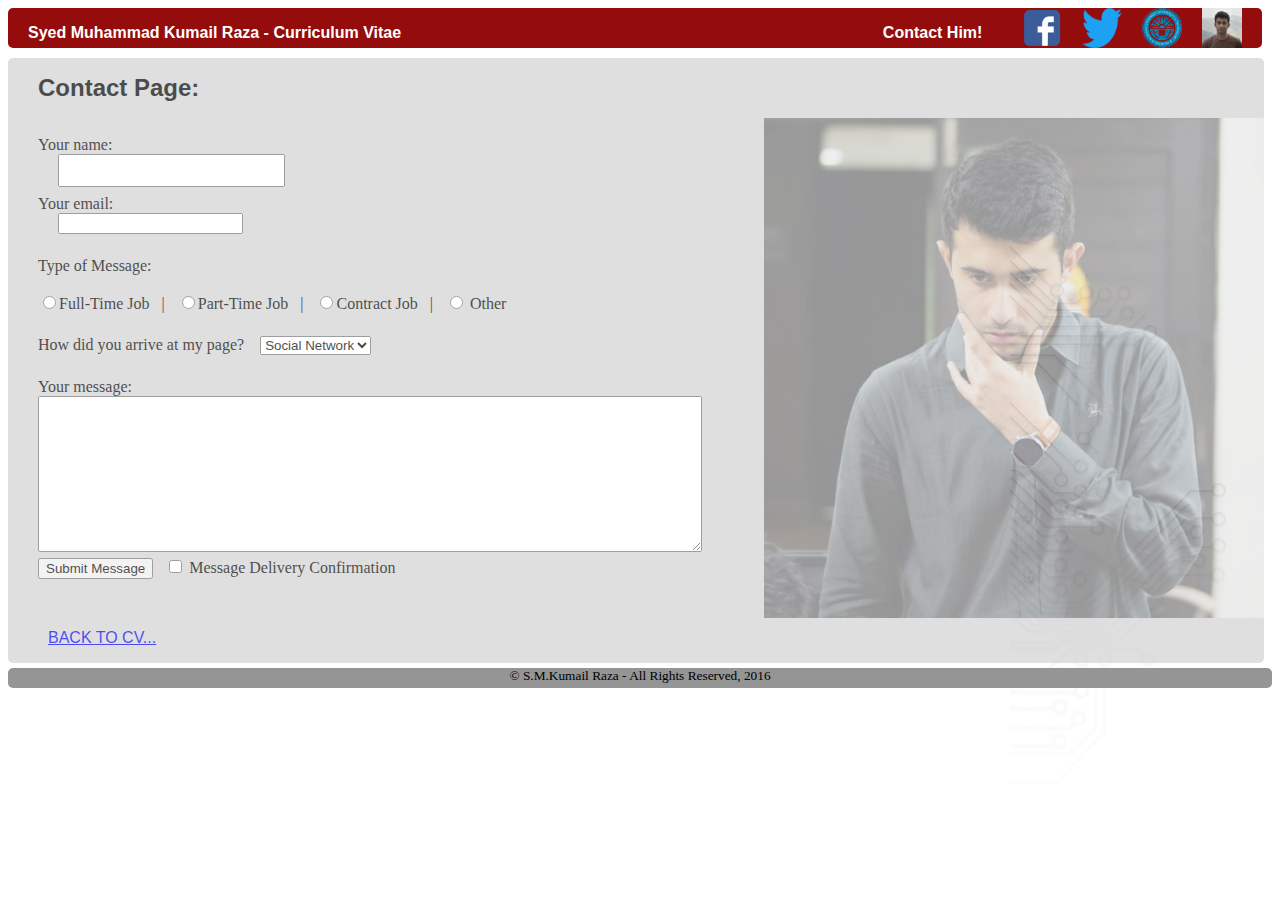
==== contact.html @ 12b0e60d "Rudimentary CV" ====
<html>
	<head>
		<link type="text/css" rel="stylesheet" href="style.css"/>
		<title>Kumail Raza CV</title>
	</head>
	<body>
	<div id="header">
		<a href="dp1.jpg">
		<img src="dp1.jpg" alt="Smiley face" height="40" width="40">
  		</a>
		<a href="mailto:14beseskumailraza@seecs.edu.pk">
		  <img src="NUST.png" alt="Smiley face" height="40" width="40">
		</a>
		<a href="https://twitter.com/skrk007">
		  <img src="twitter.png" alt="Smiley face" height="40" width="40">
		</a>
		<a href="https://fb.com/skrk007">
		  <img src="facebook.png" alt="Smiley face" height="40" width="40">
		</a>
		<p id="name">Syed Muhammad Kumail Raza - Curriculum Vitae</p>
		<a href="contact.html" target="_blank"><p id="Contact">Contact Him!</p></a>
	</div>
    <div class="left"></div>
    <div class="right">
	     <h1>Contact Page:</h1>
	     <div id="candid">
		 	<img src="candid.jpg" height="500" width="500">
	     </div>
	     
	    <form id="contact_form" action="#" method="POST" enctype="multipart/form-data">
		 	<div class="row"><br/>
			 	<label for="name">Your name:</label><br />
			 	<input id="name" class="input" name="name" type="text" value="" rows="3" cols="10" /><br />
			</div>
			<div class="row"><br />
				<label for="email">Your email:</label><br />
				&nbsp&nbsp&nbsp&nbsp&nbsp<input id="email" class="input" name="email" type="text" value="" rows="3" cols="10" /><br />
			</div>
			<div class="row"><br />
				<label for="type_message">Type of Message: </label><br/><br/>
				<input id="type_message" class="input" name="type" type="radio" value="Full-Time Job"/>Full-Time Job &nbsp&nbsp|&nbsp&nbsp
				<input type="radio" value="Part Time Job"/>Part-Time Job &nbsp&nbsp|&nbsp&nbsp
				<input type="radio" value="Contract Job"/>Contract Job  &nbsp&nbsp|&nbsp&nbsp
				<input type="radio" value="Other" /> Other <br/>
			</div>
			<div class="row"><br/>
				<label for="Arrive_Page">How did you arrive at my page? </label>&nbsp&nbsp 
				<select>
					<option value="Social Networks">Social Network</option>
					<option value="SE">Search Engine</option>
					<option value="email">Email Referral</option>
					<option value="Ad">Printed Ad</option>
					<option value="Other">Other</option>
				</select>
  			</div><br/>
	
			<div class="row">
				<label for="message">Your message:</label><br />
				<textarea id="message" class="input" name="message" rows="10" cols="80"></textarea><br />
			</div>
			<input id="submit_button" type="submit" value="Submit Message" />&nbsp&nbsp
			<input id="delivery" class="input" type="checkbox" value="Delivery Confirmation">&nbspMessage Delivery Confirmation 
		</form>	<br/>
		<a href="main.html"><p>BACK TO CV...</p></a>
    </div>
     <footer>
     	<div id="footer"><small>&copy S.M.Kumail Raza - All Rights Reserved, 2016</small></div>
     </footer>
    </body>
</html>
---- style.css ----
div
{
    border-radius: 5px;
    margin-bottom: 5px;
}
body{
	background-image: url("backdrop.png");
	background-repeat: repeat-y;
	background-position: right top;
	
}
li {
	line-height: 200%;
	font-family: sans-serif;
}
h1{
	font-family: sans-serif;
	color: black;
	font-size: x-large;
	font-weight: bolder;
	text-align: left;
}

#header
{
    position: fixed;
    z-index: 1;
    height:40px;
    width: 98%;
    background-color:#950c0c;
    margin-bottom: 10px;
}
#header a{
	float: right;
	margin-right: 20px;
	font-weight: bold;
}
#header a:hover{
	background-color: #dea62a;
}


#name {
    float:left;
	margin-left: 20px;
	padding-bottom: 10px;
	font-size: 16px;
	font-family: Verdana ,sans-serif;
	color: #ffffff;
	font-weight: bold;
}

#contact{
    float:right;
    margin-right: 20px;
	padding-bottom: 10px;
	font-size: 16px;
	font-family: Verdana, sans-serif;
	color: #ffffff;
}

a:hover {
    font-weight: bold;
    font-style: oblique;

}
#candid{
	float: right;
	opacity: 0.5;
    filter: alpha(opacity=50);
}
#candid:hover{
	opacity: 1.0;
    filter: alpha(opacity=50);
}
.right
{
    float: left;
    margin-top: 50px;
    padding-left:30px;
    margin-right: -10px;
    /*margin-left: 14%;*/
    height: auto;
    width: 97%;
    background-color: #d2d2d2;
    /*background-image: url("backdrop.png");*/
    image-rendering: crisp-edges;
 	background-repeat: repeat-y;
 	opacity: 0.7;
 	filter: alpha(opacity=50);
 	background-position: right top;   
    }
    
#footer
{
    height:20px;
    clear:both;
    position: relative;
    background-color: #959595;
    text-align: center;
}
    
h2,h3
{
	font-family: monospace;
	font-size: larger;
    text-decoration: underline;
 	color: #9e1111   
}
h5{
	font-family: monospace;
	font-size: large;
    text-decoration: underline;
 	color: #9e1111 
}
p {
	font-family: sans-serif;
	margin-left: 10px;
}

#job-responsibilities
{
    padding: 1px;
    }
.job-title
{
    font-weight: bold;
    }
table
{
    border: 1px dashed black;
    color: #a01f1f
    }
td
{
    padding: 2px;
    border: 1px solid #E88741;
    text-align: center;
    }

#course-name
{
    font-weight:bold;
    }

#company-name
{
    height:2px;
    text-decoration:underline;
    }
#job-title
{
    height: 5px;
    }
.job-duration
{
    float:right;
    }
#heading
{
    font-weight:bold;
    }
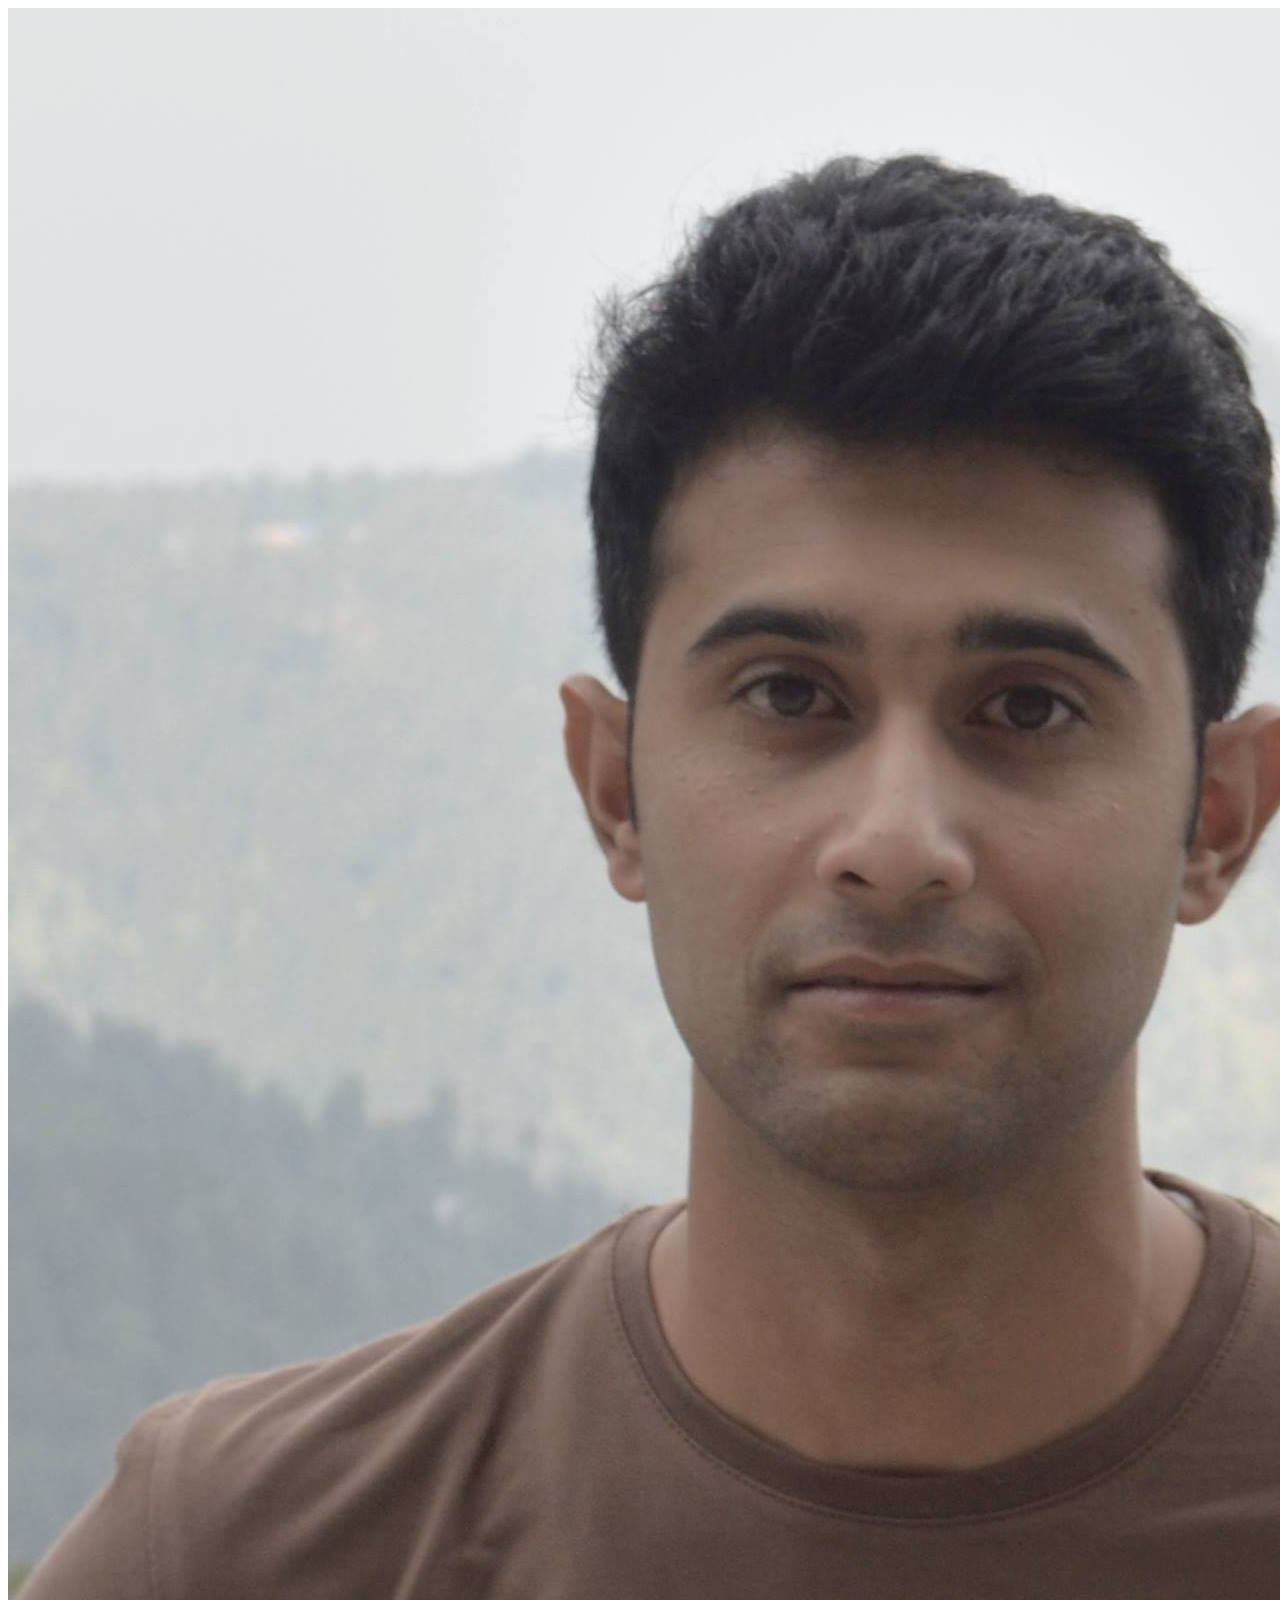
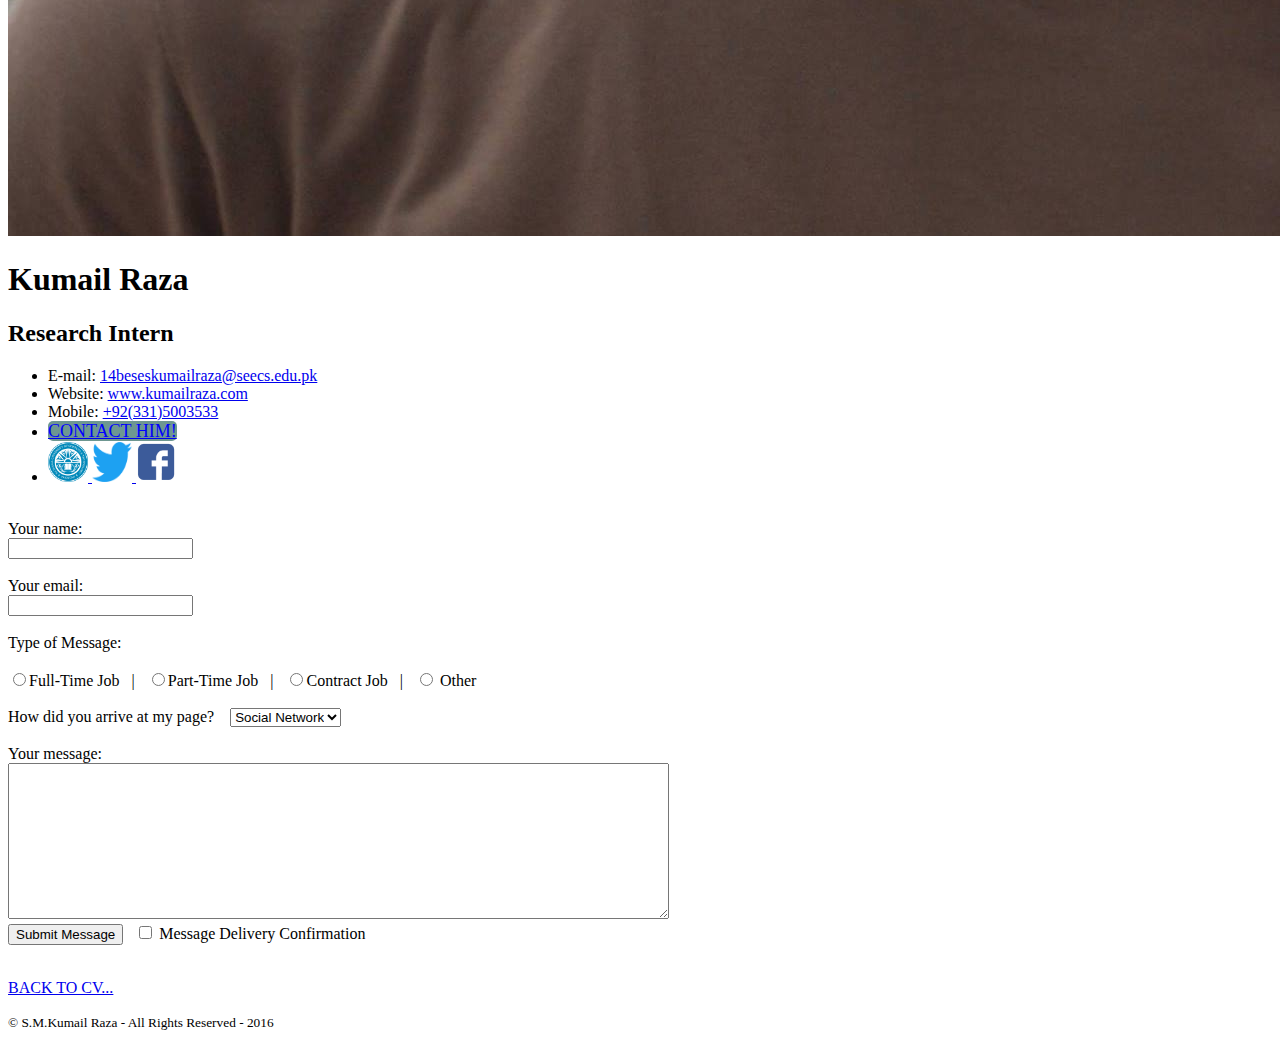
==== commit 0505b055: "Add files via upload" ====
--- a/contact.html
+++ b/contact.html
@@ -1,72 +1,109 @@
+<!DOCTYPE html>
 <html>
-	<head>
-		<link type="text/css" rel="stylesheet" href="style.css"/>
-		<title>Kumail Raza CV</title>
-	</head>
-	<body>
-	<div id="header">
-		<a href="dp1.jpg">
-		<img src="dp1.jpg" alt="Smiley face" height="40" width="40">
-  		</a>
-		<a href="mailto:14beseskumailraza@seecs.edu.pk">
-		  <img src="NUST.png" alt="Smiley face" height="40" width="40">
-		</a>
-		<a href="https://twitter.com/skrk007">
-		  <img src="twitter.png" alt="Smiley face" height="40" width="40">
-		</a>
-		<a href="https://fb.com/skrk007">
-		  <img src="facebook.png" alt="Smiley face" height="40" width="40">
-		</a>
-		<p id="name">Syed Muhammad Kumail Raza - Curriculum Vitae</p>
-		<a href="contact.html" target="_blank"><p id="Contact">Contact Him!</p></a>
+<head>
+<title>Kumail Raza - Curriculum Vitae</title>
+
+<meta name="viewport" content="width=device-width"/>
+<meta name="description" content="The Curriculum Vitae of Kumail Raza."/>
+<meta charset="UTF-8"> 
+
+<link type="text/css" rel="stylesheet" href="style.css">
+<link href='http://fonts.googleapis.com/css?family=Rokkitt:400,700|Lato:400,300' rel='stylesheet' type='text/css'>
+
+<!--[if lt IE 9]>
+<script src="//html5shiv.googlecode.com/svn/trunk/html5.js"></script>
+<![endif]-->
+</head>
+<body id="top">
+<div id="cv" class="instaFade">
+	<div class="mainDetails">
+		<div id="headshot" class="quickFade">
+			<img src="dp1.jpg" alt="Kumail Raza DP" />
+		</div>
+		
+		<div id="name">
+			<h1 class="quickFade delayTwo">Kumail Raza</h1>
+			<h2 class="quickFade delayThree">Research Intern</h2>
+		</div>
+		
+		<div id="contactDetails" class="quickFade delayFour">
+			<ul>
+				<li>E-mail: <a href="mailto:14beseskumailraza@seecs.edu.pk" target="_blank">14beseskumailraza@seecs.edu.pk</a></li>
+				<li>Website: <a href="http://www.kumailraza.com">www.kumailraza.com</a></li>
+				<li>Mobile: <a href="tel:+923315003533">+92(331)5003533</a></li>
+				<li><a class="login" href="contact.html"><span style="color: blue; font-size: large; background-color: #6e9791; border-radius: 5px;">CONTACT HIM!</span></a></li>
+				<li><a href="mailto:14beseskumailraza@seecs.edu.pk">
+				<img src="NUST.png" alt="Smiley face" height="40" width="40">
+				</a>
+				<a href="https://twitter.com/skrk007">
+				<img src="twitter.png" alt="Smiley face" height="40" width="40">
+				</a>
+				<a href="https://fb.com/skrk007">
+				<img src="facebook.png" alt="Smiley face" height="40" width="40">
+	  			</a></li>
+			</ul>
+		</div>
+		<div class="clear"></div>
 	</div>
-    <div class="left"></div>
-    <div class="right">
-	     <h1>Contact Page:</h1>
-	     <div id="candid">
-		 	<img src="candid.jpg" height="500" width="500">
-	     </div>
-	     
-	    <form id="contact_form" action="#" method="POST" enctype="multipart/form-data">
-		 	<div class="row"><br/>
-			 	<label for="name">Your name:</label><br />
-			 	<input id="name" class="input" name="name" type="text" value="" rows="3" cols="10" /><br />
-			</div>
-			<div class="row"><br />
-				<label for="email">Your email:</label><br />
-				&nbsp&nbsp&nbsp&nbsp&nbsp<input id="email" class="input" name="email" type="text" value="" rows="3" cols="10" /><br />
-			</div>
-			<div class="row"><br />
-				<label for="type_message">Type of Message: </label><br/><br/>
-				<input id="type_message" class="input" name="type" type="radio" value="Full-Time Job"/>Full-Time Job &nbsp&nbsp|&nbsp&nbsp
-				<input type="radio" value="Part Time Job"/>Part-Time Job &nbsp&nbsp|&nbsp&nbsp
-				<input type="radio" value="Contract Job"/>Contract Job  &nbsp&nbsp|&nbsp&nbsp
-				<input type="radio" value="Other" /> Other <br/>
-			</div>
-			<div class="row"><br/>
-				<label for="Arrive_Page">How did you arrive at my page? </label>&nbsp&nbsp 
-				<select>
-					<option value="Social Networks">Social Network</option>
-					<option value="SE">Search Engine</option>
-					<option value="email">Email Referral</option>
-					<option value="Ad">Printed Ad</option>
-					<option value="Other">Other</option>
-				</select>
-  			</div><br/>
 	
-			<div class="row">
-				<label for="message">Your message:</label><br />
-				<textarea id="message" class="input" name="message" rows="10" cols="80"></textarea><br />
-			</div>
-			<input id="submit_button" type="submit" value="Submit Message" />&nbsp&nbsp
-			<input id="delivery" class="input" type="checkbox" value="Delivery Confirmation">&nbspMessage Delivery Confirmation 
-		</form>	<br/>
-		<a href="main.html"><p>BACK TO CV...</p></a>
-    </div>
-     <footer>
-     	<div id="footer"><small>&copy S.M.Kumail Raza - All Rights Reserved, 2016</small></div>
-     </footer>
-    </body>
-</html>
-
-
+	<div id="mainArea" class="quickFade delayFive">
+		<section>
+			<article>
+				<div class="sectionContentForm">
+						<form id="contact_form" action="#" method="POST" enctype="multipart/form-data">
+				 	<div class="row"><br/>
+					 	<label for="name">Your name:</label><br />
+					 	<input id="name" class="input" name="name" type="text" value="" rows="3" cols="10" /><br />
+					</div>
+					<div class="row"><br />
+						<label for="email">Your email:</label><br />
+						<input id="email" class="input" name="email" type="text" value="" rows="3" cols="10" /><br />
+					</div>
+					<div class="row"><br />
+						<label for="type_message">Type of Message: </label><br/><br/>
+						<input id="type_message" class="input" name="type" type="radio" value="Full-Time Job"/>Full-Time Job &nbsp&nbsp|&nbsp&nbsp
+						<input type="radio" value="Part Time Job"/>Part-Time Job &nbsp&nbsp|&nbsp&nbsp
+						<input type="radio" value="Contract Job"/>Contract Job  &nbsp&nbsp|&nbsp&nbsp
+						<input type="radio" value="Other" /> Other <br/>
+					</div>
+					<div class="row"><br/>
+						<label for="Arrive_Page">How did you arrive at my page? </label>&nbsp&nbsp 
+						<select>
+							<option value="Social Networks">Social Network</option>
+							<option value="SE">Search Engine</option>
+							<option value="email">Email Referral</option>
+							<option value="Ad">Printed Ad</option>
+							<option value="Other">Other</option>
+						</select>
+		  			</div><br/>
+			
+					<div class="row">
+						<label for="message">Your message:</label><br />
+						<textarea id="message" class="input" name="message" rows="10" cols="80"></textarea><br />
+					</div>
+					<input id="submit_button" type="submit" value="Submit Message" />&nbsp&nbsp
+					<input id="delivery" class="input" type="checkbox" value="Delivery Confirmation">&nbspMessage Delivery Confirmation 
+				</form>	<br/>
+				<a href="index.html"><p>BACK TO CV...</p></a>
+				</div>
+				
+			</article>
+			<div class="clear"></div>
+		</section>
+		
+	</div>
+</div>
+<script type="text/javascript">
+var gaJsHost = (("https:" == document.location.protocol) ? "https://ssl." : "http://www.");
+document.write(unescape("%3Cscript src='" + gaJsHost + "google-analytics.com/ga.js' type='text/javascript'%3E%3C/script%3E"));
+</script>
+<script type="text/javascript">
+var pageTracker = _gat._getTracker("UA-3753241-1");
+pageTracker._initData();
+pageTracker._trackPageview();
+</script>
+</body>
+<footer>
+     <div id="footer"><small> &copy S.M.Kumail Raza - All Rights Reserved - 2016 </small></div>
+</footer>
+</html>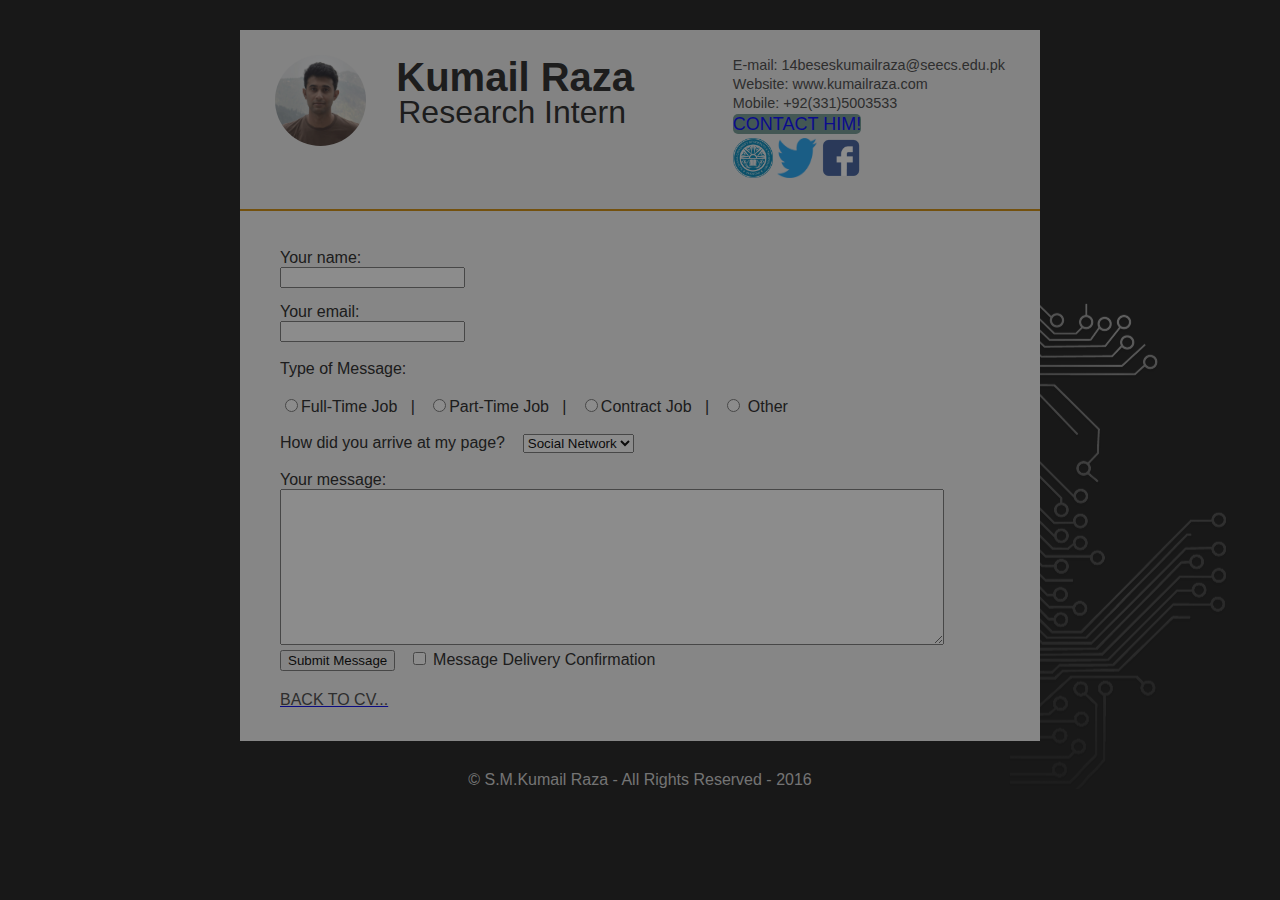
==== commit 46545740: "Update contact.html" ====
--- a/contact.html
+++ b/contact.html
@@ -8,7 +8,7 @@
 <meta charset="UTF-8"> 
 
 <link type="text/css" rel="stylesheet" href="style.css">
-<link href='http://fonts.googleapis.com/css?family=Rokkitt:400,700|Lato:400,300' rel='stylesheet' type='text/css'>
+<link href='http://fonts.googleapis.com/css?family=Alegreya Sans SC' rel='stylesheet'>
 
 <!--[if lt IE 9]>
 <script src="//html5shiv.googlecode.com/svn/trunk/html5.js"></script>
@@ -106,4 +106,4 @@
 <footer>
      <div id="footer"><small> &copy S.M.Kumail Raza - All Rights Reserved - 2016 </small></div>
 </footer>
-</html>+</html>
--- a/style.css
+++ b/style.css
@@ -0,0 +1,379 @@
+html,body,div,span,object,iframe,h1,h2,h3,h4,h5,h6,p,blockquote,pre,abbr,address,cite,code,del,dfn,em,img,ins,kbd,q,samp,small,strong,sub,sup,var,b,i,dl,dt,dd,ol,ul,li,fieldset,form,label,legend,table,caption,tbody,tfoot,thead,tr,th,td,article,aside,canvas,details,figcaption,figure,footer,header,hgroup,menu,nav,section,summary,time,mark,audio,video {
+border:0;
+font:inherit;
+font-size:100%;
+margin:0;
+padding:0;
+vertical-align:baseline;
+}
+
+article,aside,details,figcaption,figure,footer,header,hgroup,menu,nav,section {
+display:block;
+}
+
+html, body {background: #181818; font-family: 'Lato', helvetica, arial, sans-serif; font-size: 16px; color: #222;}
+
+.login {
+	display: block;
+}
+.clear {clear: both;}
+
+p {
+	font-size: 1em;
+	line-height: 1.4em;
+	margin-bottom: 20px;
+	color: #444;
+	text-align: justify;
+}
+
+body{
+	background-image: url("backdrop.png");
+	background-repeat: repeat-y;
+	background-position: right top;
+	opacity: 50%;
+	
+}
+
+#cv {
+	width: 90%;
+	max-width: 800px;
+	background: #f3f3f3;
+	margin: 30px auto;
+}
+
+.mainDetails {
+	padding: 25px 35px;
+	border-bottom: 2px solid #cf8a05;
+	background: #ededed;
+}
+
+#name h1 {
+	font-size: 2.5em;
+	font-weight: 700;
+	font-family:  sans-serif;
+	margin-bottom: -6px;
+}
+
+#name h2 {
+	font-size: 2em;
+	margin-left: 2px;
+	font-family:  sans-serif;
+}
+
+#mainArea {
+	padding: 0 40px;
+}
+
+#headshot {
+	width: 12.5%;
+	float: left;
+	margin-right: 30px;
+}
+
+#headshot img {
+	width: 100%;
+	height: auto;
+	-webkit-border-radius: 50px;
+	border-radius: 50px;
+}
+
+#name {
+	float: left;
+}
+
+#footer {
+	text-align: center;
+	display: block;
+	color:#cfcfcf;
+	margin-bottom: 10px;
+}
+#contactDetails {
+	float: right;
+}
+
+#contactDetails ul {
+	list-style-type: none;
+	font-size: 0.9em;
+	margin-top: 2px;
+}
+
+#contactDetails ul li {
+	margin-bottom: 3px;
+	color: #444;
+}
+
+#contactDetails ul li a, a[href^=tel] {
+	color: #444; 
+	text-decoration: none;
+	-webkit-transition: all .3s ease-in;
+	-moz-transition: all .3s ease-in;
+	-o-transition: all .3s ease-in;
+	-ms-transition: all .3s ease-in;
+	transition: all .3s ease-in;
+}
+
+#contactDetails ul li a:hover { 
+	color: #cf8a05;
+}
+
+
+section {
+	border-top: 1px solid #dedede;
+	padding: 20px 0 0;
+}
+
+section:first-child {
+	border-top: 0;
+}
+
+section:last-child {
+	padding: 20px 0 10px;
+}
+
+.sectionTitle {
+	float: left;
+	width: 25%;
+}
+
+.sectionContent {
+	float: right;
+	width: 72.5%;
+	margin-bottom: 15px;
+}
+.sectionContentForm {
+	width: 72.5%;
+	margin-bottom: 15px;
+}
+
+.sectionTitle h1 {
+	font-family:  sans-serif;
+	font-style: italic;
+	font-size: 1.5em;
+	color: #cf8a05;
+}
+
+.sectionContent h2 {
+	font-family:  sans-serif;
+	font-size: 1.5em;
+	margin-bottom: -2px;
+}
+
+.subDetails {
+	font-size: 0.8em;
+	font-style: italic;
+	margin-bottom: 3px;
+}
+
+.keySkills {
+	list-style-type: none;
+	-moz-column-count:3;
+	-webkit-column-count:3;
+	column-count:3;
+	margin-bottom: 20px;
+	font-size: 1em;
+	color: #444;
+}
+
+.keySkills ul li {
+	margin-bottom: 3px;
+}
+
+@media all and (min-width: 602px) and (max-width: 800px) {
+	#headshot {
+		display: none;
+	}
+	
+	.keySkills {
+	-moz-column-count:2;
+	-webkit-column-count:2;
+	column-count:2;
+	}
+}
+
+@media all and (max-width: 601px) {
+	#cv {
+		width: 95%;
+		margin: 10px auto;
+		min-width: 280px;
+	}
+	
+	#headshot {
+		display: none;
+	}
+	
+	#name, #contactDetails {
+		float: none;
+		width: 100%;
+		text-align: center;
+	}
+	
+	.sectionTitle, .sectionContent {
+		float: none;
+		width: 100%;
+	}
+	
+	.sectionTitle {
+		margin-left: -2px;
+		font-size: 1.25em;
+	}
+	
+	.keySkills {
+		-moz-column-count:2;
+		-webkit-column-count:2;
+		column-count:2;
+	}
+}
+
+@media all and (max-width: 480px) {
+	.mainDetails {
+		padding: 15px 15px;
+	}
+	
+	section {
+		padding: 15px 0 0;
+	}
+	
+	#mainArea {
+		padding: 0 25px;
+	}
+
+	
+	.keySkills {
+	-moz-column-count:1;
+	-webkit-column-count:1;
+	column-count:1;
+	}
+	
+	#name h1 {
+		line-height: .8em;
+		margin-bottom: 4px;
+	}
+}
+
+@media print {
+    #cv {
+        width: 100%;
+    }
+}
+
+@-webkit-keyframes reset {
+	0% {
+		opacity: 0;
+	}
+	100% {
+		opacity: 0;
+	}
+}
+
+@-webkit-keyframes fade-in {
+	0% {
+		opacity: 0;
+	}
+	40% {
+		opacity: 0;
+	}
+	100% {
+		opacity: 1;
+	}
+}
+
+@-moz-keyframes reset {
+	0% {
+		opacity: 0;
+	}
+	100% {
+		opacity: 0;
+	}
+}
+
+@-moz-keyframes fade-in {
+	0% {
+		opacity: 0;
+	}
+	40% {
+		opacity: 0;
+	}
+	100% {
+		opacity: 1;
+	}
+}
+
+@keyframes reset {
+	0% {
+		opacity: 0;
+	}
+	100% {
+		opacity: 0;
+	}
+}
+
+@keyframes fade-in {
+	0% {
+		opacity: 0;
+	}
+	40% {
+		opacity: 0;
+	}
+	100% {
+		opacity: 1;
+	}
+}
+
+.instaFade {
+    -webkit-animation-name: reset, fade-in;
+    -webkit-animation-duration: 1.5s;
+    -webkit-animation-timing-function: ease-in;
+	
+	-moz-animation-name: reset, fade-in;
+    -moz-animation-duration: 1.5s;
+    -moz-animation-timing-function: ease-in;
+	
+	animation-name: reset, fade-in;
+    animation-duration: 1.5s;
+    animation-timing-function: ease-in;
+}
+
+.quickFade {
+    -webkit-animation-name: reset, fade-in;
+    -webkit-animation-duration: 2.5s;
+    -webkit-animation-timing-function: ease-in;
+	
+	-moz-animation-name: reset, fade-in;
+    -moz-animation-duration: 2.5s;
+    -moz-animation-timing-function: ease-in;
+	
+	animation-name: reset, fade-in;
+    animation-duration: 2.5s;
+    animation-timing-function: ease-in;
+}
+ 
+.delayOne {
+	-webkit-animation-delay: 0, .2s;
+	-moz-animation-delay: 0, .2s;
+	animation-delay: 0, .2s;
+}
+
+.delayTwo {
+	-webkit-animation-delay: 0, .3s;
+	-moz-animation-delay: 0, .3s;
+	animation-delay: 0, .3s;
+}
+
+.delayThree {
+	-webkit-animation-delay: 0, .5s;
+	-moz-animation-delay: 0, .5s;
+	animation-delay: 0, .5s;
+}
+
+.delayFour {
+	-webkit-animation-delay: 0, 1s;
+	-moz-animation-delay: 0, 1s;
+	animation-delay: 0, 1s;
+}
+
+.delayFive {
+	-webkit-animation-delay: 0, 1.2s;
+	-moz-animation-delay: 0, 1.2s;
+	animation-delay: 0, 1.2s;
+}
+
